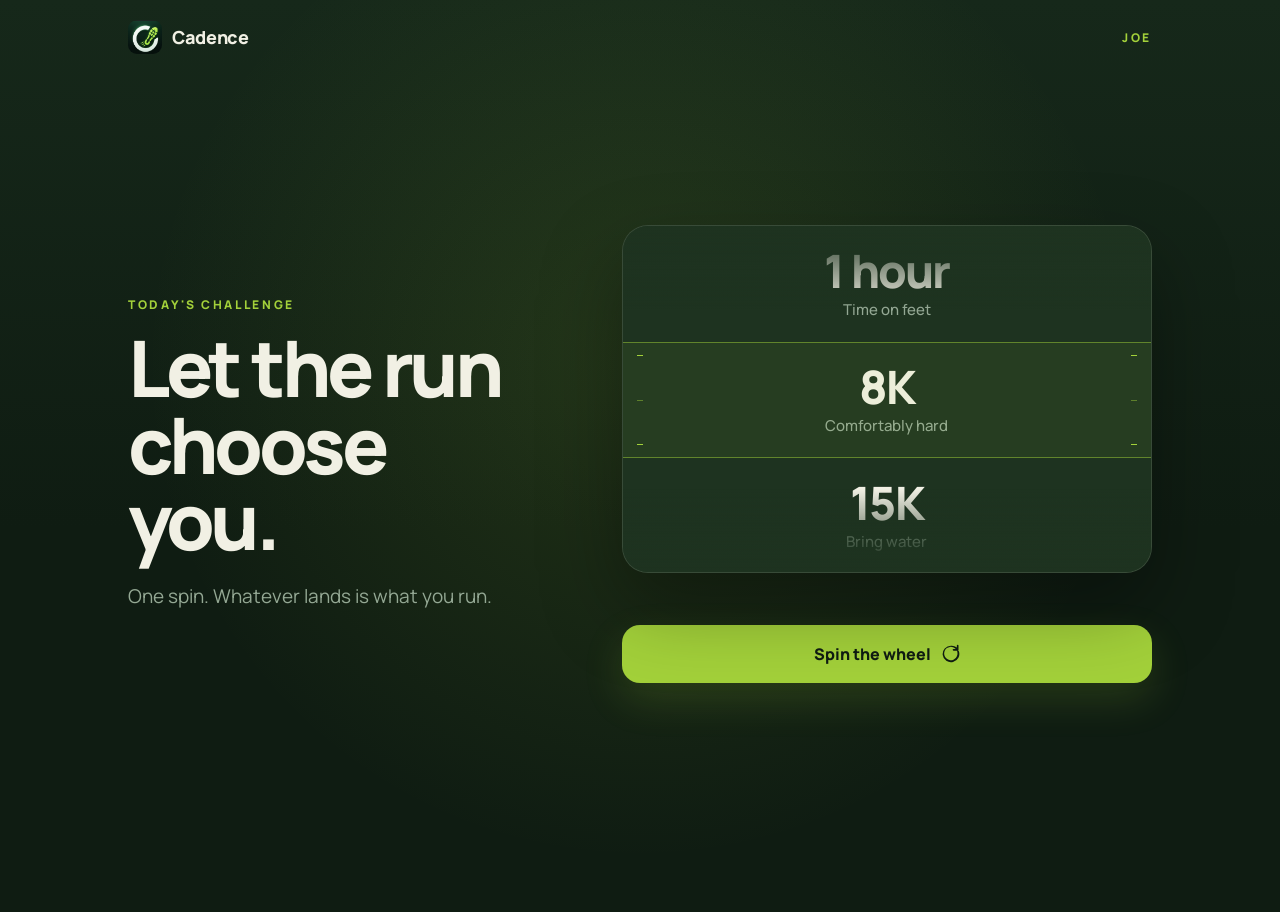
==== wheel/index.html @ e661532b "Add public Cadence challenge wheel" ====
<!doctype html>
<html lang="en">
<head>
  <meta charset="utf-8">
  <meta name="viewport" content="width=device-width, initial-scale=1">
  <title>Spin the Cadence Wheel</title>
  <meta name="description" content="Spin the Cadence challenge wheel and let the run choose you.">
  <meta name="theme-color" content="#0f1c12">
  <meta property="og:type" content="website">
  <meta property="og:title" content="Spin the Cadence Wheel">
  <meta property="og:description" content="No negotiating. Spin once and run what lands.">
  <meta property="og:image" content="https://cadencerun.app/images/logo.png">
  <link rel="icon" href="../images/logo.png" type="image/png">
  <link rel="apple-touch-icon" href="../images/logo.png">
  <link rel="preconnect" href="https://fonts.googleapis.com">
  <link rel="preconnect" href="https://fonts.gstatic.com" crossorigin>
  <link href="https://fonts.googleapis.com/css2?family=Manrope:wght@400;500;600;700;800&display=swap" rel="stylesheet">
  <link rel="stylesheet" href="../assets/css/wheel.css">
  <script src="../assets/js/attribution.js"></script>
  <script src="../assets/js/wheel.js" defer></script>
</head>
<body>
  <main class="wheel-page">
    <header class="wheel-nav">
      <a class="brand" href="../" aria-label="Cadence home">
        <img src="../images/logo.png" alt="" width="34" height="34">
        <span>Cadence</span>
      </a>
      <span class="tier">JOE</span>
    </header>

    <section class="challenge" aria-labelledby="wheel-title">
      <div class="challenge-copy">
        <p class="eyebrow">TODAY'S CHALLENGE</p>
        <h1 id="wheel-title">Let the run<br>choose you.</h1>
        <p class="intro">One spin. Whatever lands is what you run.</p>
      </div>

      <div class="reel-shell" id="reel-shell">
        <div class="reel-window" aria-hidden="true">
          <div class="reel-strand" id="reel-strand"></div>
          <div class="landing-band">
            <span class="ticks ticks-left"></span>
            <span class="ticks ticks-right"></span>
          </div>
          <div class="reel-shade"></div>
        </div>

        <p class="result" id="result" role="status" aria-live="polite"></p>
        <button class="spin-button" id="spin-button" type="button">
          <span>Spin the wheel</span>
          <svg viewBox="0 0 24 24" aria-hidden="true">
            <path d="M12 2a10 10 0 1 0 9.33 6.4 1 1 0 0 0-1.87.72A8 8 0 1 1 17.7 6H15a1 1 0 0 0 0 2h5a1 1 0 0 0 1-1V2a1 1 0 1 0-2 0v2.1A9.96 9.96 0 0 0 12 2Z"/>
          </svg>
        </button>
      </div>
    </section>
  </main>
</body>
</html>
---- assets/css/wheel.css ----
:root {
  --background: #0f1c12;
  --background-top: #16281a;
  --surface: #1e3320;
  --accent: #a3d13a;
  --cream: #f1f0e4;
  --text: #e4e6dc;
  --muted: #94a894;
  --hairline: rgba(241, 240, 228, .12);
  --row-height: clamp(94px, 15vh, 116px);
}

* { box-sizing: border-box; }

html, body { min-height: 100%; }

body {
  margin: 0;
  color: var(--text);
  background:
    radial-gradient(circle at 50% 40%, rgba(163, 209, 58, .13), transparent 31rem),
    linear-gradient(180deg, var(--background-top), var(--background) 58%);
  font-family: Manrope, ui-sans-serif, system-ui, sans-serif;
  -webkit-font-smoothing: antialiased;
}

button, a { font: inherit; }

.wheel-page {
  width: min(100%, 1120px);
  min-height: 100svh;
  margin: 0 auto;
  padding: 20px clamp(20px, 4vw, 48px) 36px;
}

.wheel-nav {
  display: flex;
  align-items: center;
  justify-content: space-between;
}

.brand {
  display: inline-flex;
  align-items: center;
  gap: 10px;
  color: var(--cream);
  text-decoration: none;
  font-size: 18px;
  font-weight: 800;
  letter-spacing: -.02em;
}

.brand img { border-radius: 9px; }

.tier {
  color: var(--accent);
  font-size: 12px;
  font-weight: 800;
  letter-spacing: .22em;
}

.challenge {
  display: grid;
  grid-template-columns: minmax(260px, .85fr) minmax(340px, 1.15fr);
  align-items: center;
  gap: clamp(44px, 8vw, 104px);
  min-height: calc(100svh - 78px);
  padding: 42px 0 64px;
}

.eyebrow {
  margin: 0;
  color: var(--accent);
  font-size: 12px;
  font-weight: 800;
  letter-spacing: .22em;
}

h1 {
  margin: 16px 0 0;
  color: var(--cream);
  font-size: clamp(44px, 6.8vw, 78px);
  font-weight: 800;
  letter-spacing: -.055em;
  line-height: .98;
}

.intro {
  max-width: 390px;
  margin: 24px 0 0;
  color: var(--muted);
  font-size: clamp(16px, 2vw, 19px);
  line-height: 1.55;
}

.reel-shell { width: min(100%, 540px); justify-self: center; }

.reel-window {
  position: relative;
  height: calc(var(--row-height) * 3);
  overflow: hidden;
  border: 1px solid var(--hairline);
  border-radius: 26px;
  background: var(--surface);
  box-shadow: 0 34px 80px rgba(0, 0, 0, .34);
}

.reel-strand {
  position: absolute;
  inset: 0 0 auto;
  will-change: transform, filter;
}

.reel-row {
  height: var(--row-height);
  display: grid;
  place-content: center;
  gap: 5px;
  padding: 0 40px;
  text-align: center;
}

.reel-main {
  color: var(--cream);
  font-size: clamp(34px, 6vw, 46px);
  font-weight: 800;
  letter-spacing: -.04em;
  line-height: 1;
}

.reel-note {
  color: var(--muted);
  font-size: clamp(12px, 2vw, 15px);
  font-weight: 500;
}

.landing-band {
  position: absolute;
  z-index: 2;
  top: var(--row-height);
  right: 0;
  left: 0;
  height: var(--row-height);
  border-top: 1px solid rgba(163, 209, 58, .48);
  border-bottom: 1px solid rgba(163, 209, 58, .48);
  background: rgba(163, 209, 58, .06);
  pointer-events: none;
}

.landing-band.flash { animation: band-flash .55s ease-out; }

@keyframes band-flash {
  0% { background: rgba(163, 209, 58, .34); }
  100% { background: rgba(163, 209, 58, .06); }
}

.ticks {
  position: absolute;
  top: 12px;
  bottom: 12px;
  width: 6px;
  background:
    linear-gradient(var(--accent), var(--accent)) top / 6px 1px no-repeat,
    linear-gradient(rgba(163, 209, 58, .45), rgba(163, 209, 58, .45)) center / 6px 1px no-repeat,
    linear-gradient(var(--accent), var(--accent)) bottom / 6px 1px no-repeat;
}

.ticks-left { left: 14px; }
.ticks-right { right: 14px; }

.reel-shade {
  position: absolute;
  z-index: 3;
  inset: 0;
  background: linear-gradient(180deg, var(--surface), transparent 24%, transparent 76%, var(--surface));
  pointer-events: none;
}

.result {
  min-height: 24px;
  margin: 18px 0 0;
  color: var(--accent);
  text-align: center;
  font-size: 14px;
  font-weight: 700;
}

.spin-button {
  width: 100%;
  min-height: 58px;
  margin-top: 10px;
  border: 0;
  border-radius: 18px;
  display: flex;
  align-items: center;
  justify-content: center;
  gap: 10px;
  color: var(--background);
  background: var(--accent);
  cursor: pointer;
  font-weight: 800;
  box-shadow: 0 16px 40px rgba(163, 209, 58, .16);
  transition: transform .15s ease, background .15s ease, opacity .2s ease;
}

.spin-button:hover { background: #b6e04a; transform: translateY(-1px); }
.spin-button:active { transform: translateY(1px); }
.spin-button:focus-visible { outline: 3px solid var(--cream); outline-offset: 4px; }
.spin-button:disabled { cursor: default; opacity: .62; transform: none; }
.spin-button svg { width: 20px; fill: currentColor; }
.spin-button.is-done { visibility: hidden; }

@media (max-width: 760px) {
  .wheel-page { padding-top: 16px; }
  .challenge {
    grid-template-columns: 1fr;
    align-content: center;
    gap: 34px;
    padding: 36px 0 28px;
  }
  .challenge-copy { text-align: center; }
  .intro { margin-right: auto; margin-left: auto; }
  h1 { font-size: clamp(42px, 13vw, 64px); }
  .reel-shell { width: 100%; }
}

@media (prefers-reduced-motion: reduce) {
  .spin-button { transition: none; }
  .landing-band.flash { animation: none; background: rgba(163, 209, 58, .18); }
}
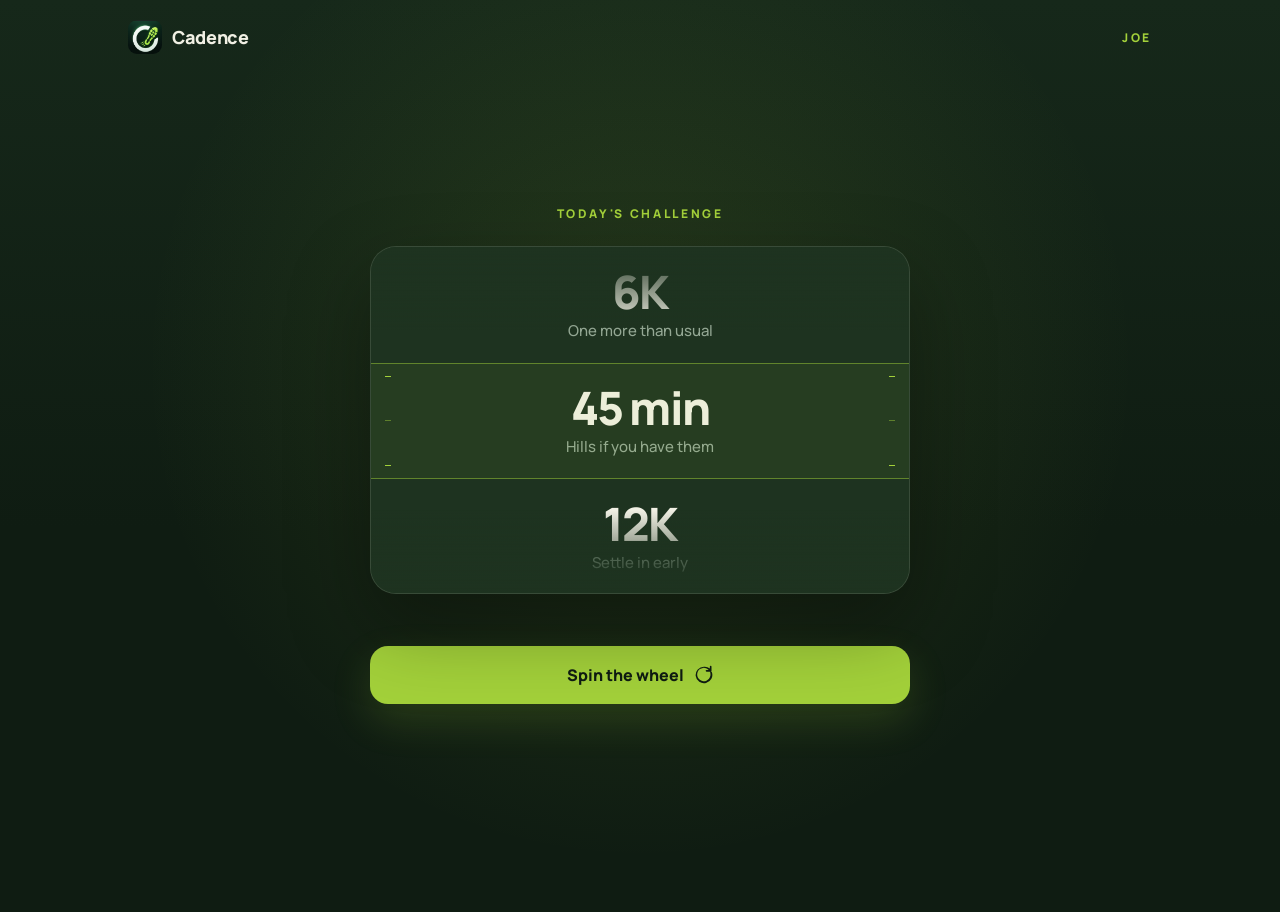
==== commit 13ed1030: "Simplify wheel page heading" ====
--- a/wheel/index.html
+++ b/wheel/index.html
@@ -31,9 +31,7 @@
 
     <section class="challenge" aria-labelledby="wheel-title">
       <div class="challenge-copy">
-        <p class="eyebrow">TODAY'S CHALLENGE</p>
-        <h1 id="wheel-title">Let the run<br>choose you.</h1>
-        <p class="intro">One spin. Whatever lands is what you run.</p>
+        <p class="eyebrow" id="wheel-title">TODAY'S CHALLENGE</p>
       </div>
 
       <div class="reel-shell" id="reel-shell">
--- a/assets/css/wheel.css
+++ b/assets/css/wheel.css
@@ -60,13 +60,16 @@
 }
 
 .challenge {
-  display: grid;
-  grid-template-columns: minmax(260px, .85fr) minmax(340px, 1.15fr);
-  align-items: center;
-  gap: clamp(44px, 8vw, 104px);
+  display: flex;
+  flex-direction: column;
+  justify-content: center;
+  align-items: center;
+  gap: 24px;
   min-height: calc(100svh - 78px);
   padding: 42px 0 64px;
 }
+
+.challenge-copy { text-align: center; }
 
 .eyebrow {
   margin: 0;
@@ -74,23 +77,6 @@
   font-size: 12px;
   font-weight: 800;
   letter-spacing: .22em;
-}
-
-h1 {
-  margin: 16px 0 0;
-  color: var(--cream);
-  font-size: clamp(44px, 6.8vw, 78px);
-  font-weight: 800;
-  letter-spacing: -.055em;
-  line-height: .98;
-}
-
-.intro {
-  max-width: 390px;
-  margin: 24px 0 0;
-  color: var(--muted);
-  font-size: clamp(16px, 2vw, 19px);
-  line-height: 1.55;
 }
 
 .reel-shell { width: min(100%, 540px); justify-self: center; }
@@ -212,15 +198,7 @@
 
 @media (max-width: 760px) {
   .wheel-page { padding-top: 16px; }
-  .challenge {
-    grid-template-columns: 1fr;
-    align-content: center;
-    gap: 34px;
-    padding: 36px 0 28px;
-  }
-  .challenge-copy { text-align: center; }
-  .intro { margin-right: auto; margin-left: auto; }
-  h1 { font-size: clamp(42px, 13vw, 64px); }
+  .challenge { gap: 22px; padding: 36px 0 28px; }
   .reel-shell { width: 100%; }
 }
 
